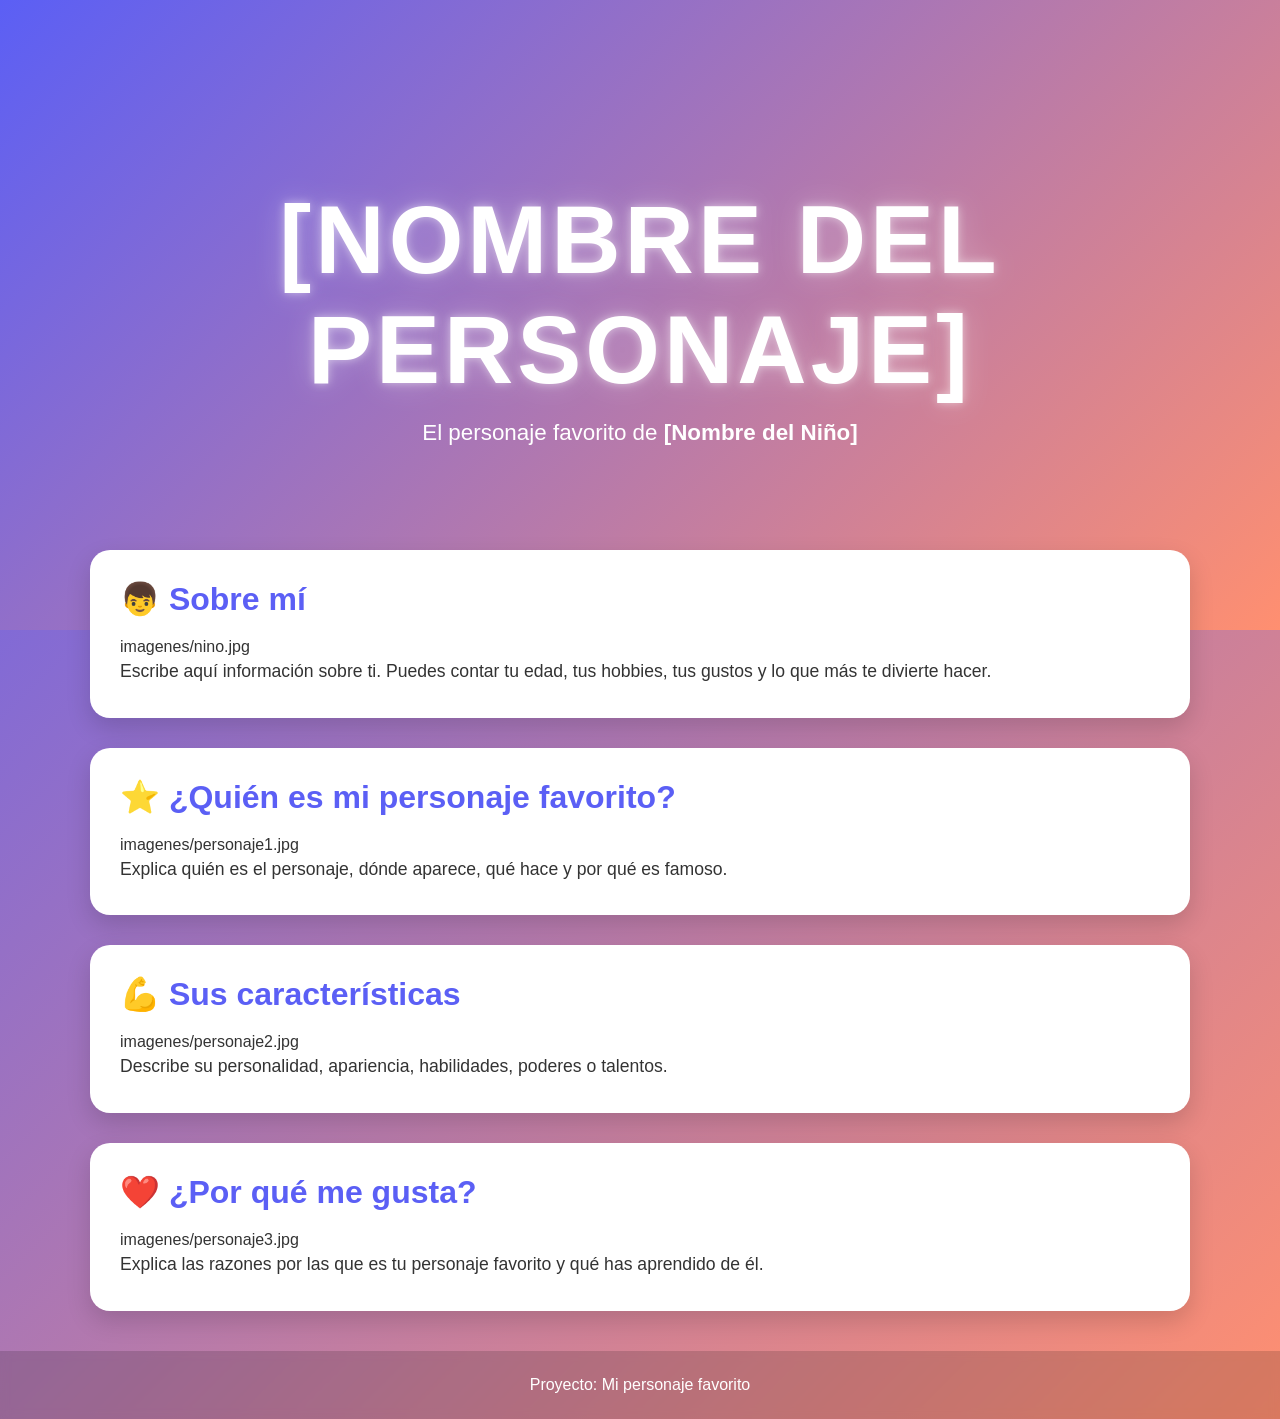
==== docs/personajeFavorito/index.html @ c45f7e07 "Automated update" ====
<!DOCTYPE html>
<html lang="es">

<head>
    <meta charset="UTF-8">
    <meta name="viewport" content="width=device-width, initial-scale=1.0">
    <title>[Nombre del Personaje]</title>
    <link rel="stylesheet" href="style.css">
</head>

<body>

    <header class="hero">
        <div class="hero-content">
            <h1>[NOMBRE DEL PERSONAJE]</h1>
            <p>El personaje favorito de <strong>[Nombre del Niño]</strong></p>
        </div>
    </header>

    <main>

        <section class="card">
            <h2>👦 Sobre mí</h2>
            imagenes/nino.jpg

            <p>
                Escribe aquí información sobre ti.
                Puedes contar tu edad, tus hobbies,
                tus gustos y lo que más te divierte hacer.
            </p>
        </section>

        <section class="card">
            <h2>⭐ ¿Quién es mi personaje favorito?</h2>
            imagenes/personaje1.jpg

            <p>
                Explica quién es el personaje, dónde aparece,
                qué hace y por qué es famoso.
            </p>
        </section>

        <section class="card">
            <h2>💪 Sus características</h2>
            imagenes/personaje2.jpg

            <p>
                Describe su personalidad, apariencia,
                habilidades, poderes o talentos.
            </p>
        </section>

        <section class="card">
            <h2>❤️ ¿Por qué me gusta?</h2>
            imagenes/personaje3.jpg

            <p>
                Explica las razones por las que es tu personaje favorito
                y qué has aprendido de él.
            </p>
        </section>

    </main>

    <footer>
        <p>Proyecto: Mi personaje favorito</p>
    </footer>

</body>

</html>
---- docs/personajeFavorito/style.css ----
/*======================================
  PALETA DE COLORES
======================================*/
:root {
    --color-primario: #5b5ff5;
    --color-secundario: #ff8f70;
}

/*======================================
  CONFIGURACIÓN GENERAL
======================================*/
* {
    margin: 0;
    padding: 0;
    box-sizing: border-box;
}

body {
    font-family: "Segoe UI", Arial, sans-serif;

    background: linear-gradient(
        135deg,
        var(--color-primario),
        var(--color-secundario)
    );

    min-height: 100vh;
    color: #333;
}

/*======================================
  HERO
======================================*/
.hero {
    height: 70vh;

    display: flex;
    justify-content: center;
    align-items: center;

    text-align: center;

    background: linear-gradient(
        135deg,
        var(--color-primario),
        var(--color-secundario)
    );

    color: white;
}

.hero-content {
    animation: aparecer 1.5s ease;
}

.hero h1 {
    font-size: clamp(3rem, 8vw, 6rem);
    letter-spacing: 4px;
    text-transform: uppercase;

    text-shadow:
        0 0 10px rgba(255,255,255,.5),
        0 0 30px rgba(255,255,255,.3);

    animation: flotar 3s ease-in-out infinite;
}

.hero p {
    font-size: 1.4rem;
    margin-top: 15px;
}

/*======================================
  CONTENEDOR
======================================*/
main {
    width: 90%;
    max-width: 1100px;

    margin: -80px auto 40px;
}

/*======================================
  TARJETAS
======================================*/
.card {
    background: white;

    margin-bottom: 30px;
    padding: 30px;

    border-radius: 20px;

    box-shadow: 0 10px 25px rgba(0,0,0,.15);

    transition: .3s;
}

.card:hover {
    transform: translateY(-8px);
}

.card h2 {
    color: var(--color-primario);
    margin-bottom: 20px;
    font-size: 2rem;
}

.card img {
    width: 100%;
    max-width: 450px;

    display: block;
    margin: 20px auto;

    border-radius: 15px;

    transition: .4s;
}

.card img:hover {
    transform: scale(1.05);
}

.card p {
    font-size: 1.1rem;
    line-height: 1.8;
}

/*======================================
  FOOTER
======================================*/
footer {
    text-align: center;

    padding: 25px;

    color: white;

    background: rgba(0,0,0,.15);

    backdrop-filter: blur(5px);
}

/*======================================
  ANIMACIONES
======================================*/
@keyframes aparecer {
    from {
        opacity: 0;
        transform: translateY(40px);
    }

    to {
        opacity: 1;
        transform: translateY(0);
    }
}

@keyframes flotar {
    0% {
        transform: translateY(0);
    }

    50% {
        transform: translateY(-10px);
    }

    100% {
        transform: translateY(0);
    }
}

/*======================================
  RESPONSIVE
======================================*/
@media (max-width: 768px) {

    .hero {
        height: 55vh;
    }

    .hero p {
        font-size: 1rem;
    }

    .card {
        padding: 20px;
    }

    .card h2 {
        font-size: 1.5rem;
    }
}
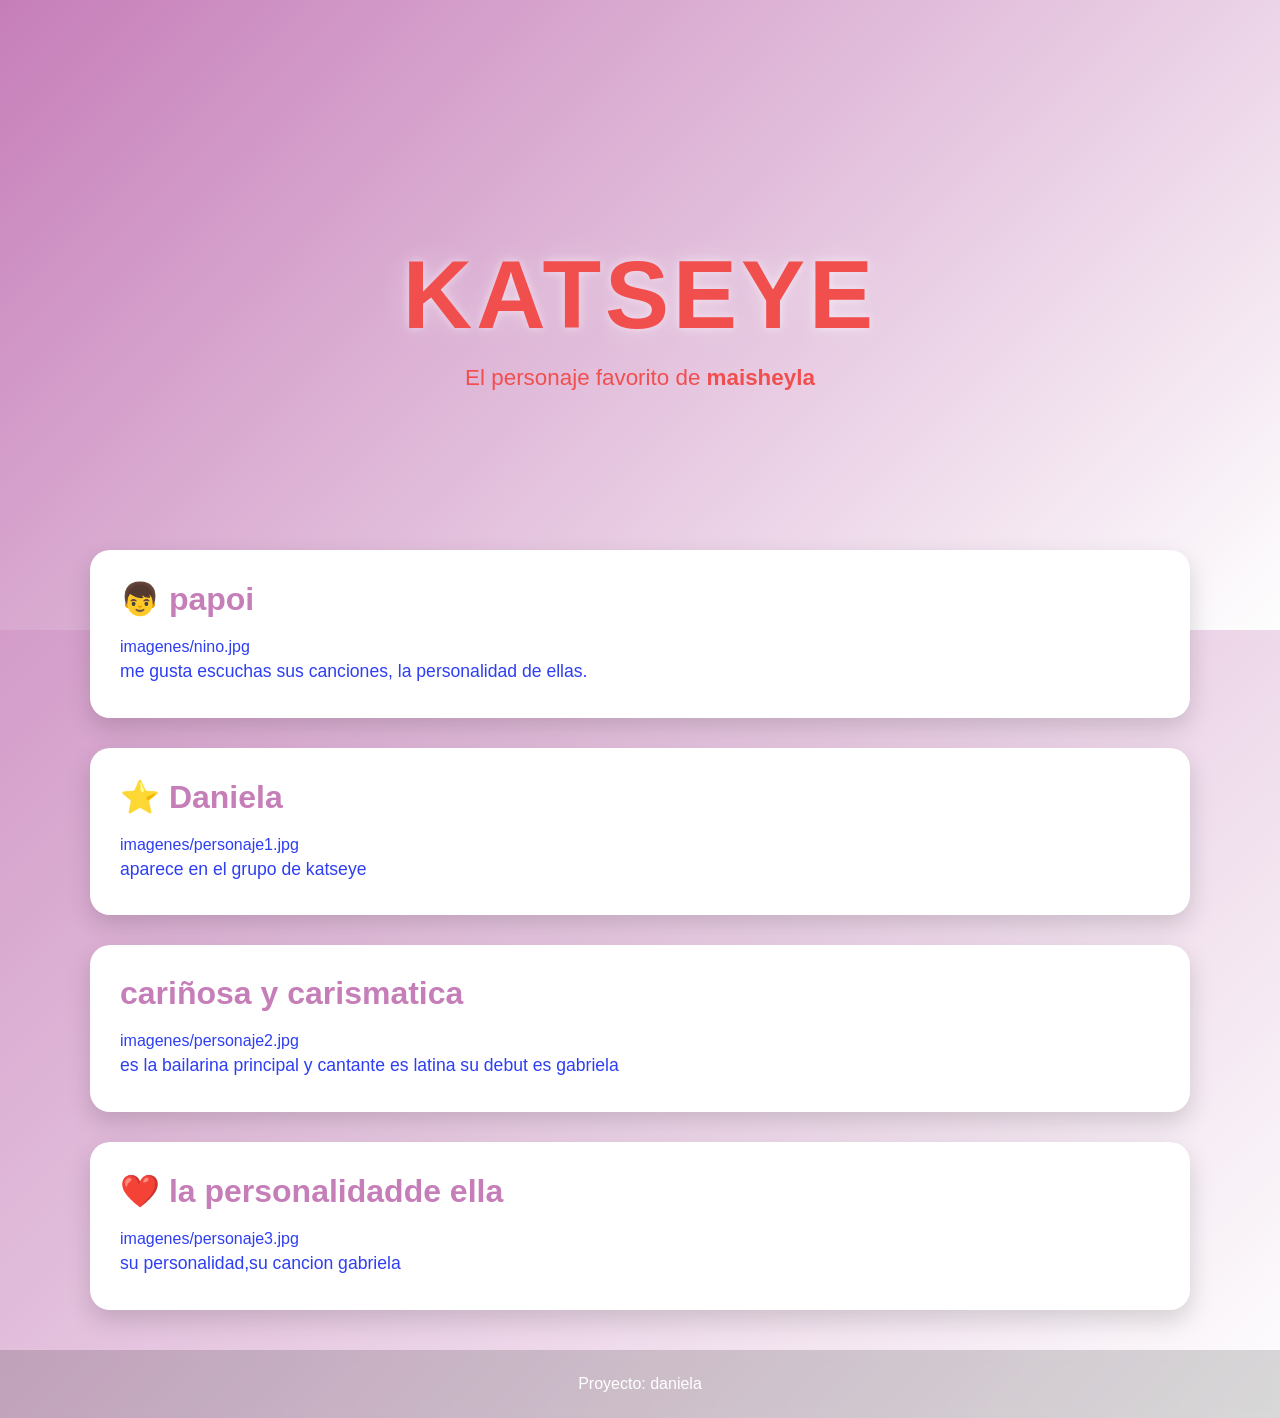
==== commit 7380aec7: "katseye" ====
--- a/docs/personajeFavorito/index.html
+++ b/docs/personajeFavorito/index.html
@@ -4,7 +4,7 @@
 <head>
     <meta charset="UTF-8">
     <meta name="viewport" content="width=device-width, initial-scale=1.0">
-    <title>[Nombre del Personaje]</title>
+    <title>katseye</title>
     <link rel="stylesheet" href="style.css">
 </head>
 
@@ -12,58 +12,60 @@
 
     <header class="hero">
         <div class="hero-content">
-            <h1>[NOMBRE DEL PERSONAJE]</h1>
-            <p>El personaje favorito de <strong>[Nombre del Niño]</strong></p>
+            <h1>katseye</h1>
+            <p>El personaje favorito de <strong>maisheyla</strong></p>
         </div>
     </header>
 
     <main>
 
         <section class="card">
-            <h2>👦 Sobre mí</h2>
+            <h2>👦 papoi</h2>
             imagenes/nino.jpg
 
             <p>
-                Escribe aquí información sobre ti.
-                Puedes contar tu edad, tus hobbies,
-                tus gustos y lo que más te divierte hacer.
+                me gusta escuchas sus canciones,
+                la personalidad de ellas.
+            
+
+                
             </p>
         </section>
 
         <section class="card">
-            <h2>⭐ ¿Quién es mi personaje favorito?</h2>
+            <h2>⭐ Daniela</h2>
             imagenes/personaje1.jpg
 
             <p>
-                Explica quién es el personaje, dónde aparece,
-                qué hace y por qué es famoso.
+                aparece en el grupo de katseye
+                
             </p>
         </section>
 
         <section class="card">
-            <h2>💪 Sus características</h2>
+            <h2>cariñosa y carismatica</h2>
             imagenes/personaje2.jpg
 
             <p>
-                Describe su personalidad, apariencia,
-                habilidades, poderes o talentos.
+                es la bailarina principal y cantante
+                es latina su debut es gabriela
             </p>
         </section>
 
         <section class="card">
-            <h2>❤️ ¿Por qué me gusta?</h2>
+            <h2>❤️ la personalidadde ella</h2>
             imagenes/personaje3.jpg
 
             <p>
-                Explica las razones por las que es tu personaje favorito
-                y qué has aprendido de él.
+                su personalidad,su cancion gabriela
+                
             </p>
         </section>
 
     </main>
 
     <footer>
-        <p>Proyecto: Mi personaje favorito</p>
+        <p>Proyecto: daniela</p>
     </footer>
 
 </body>
--- a/docs/personajeFavorito/style.css
+++ b/docs/personajeFavorito/style.css
@@ -2,8 +2,8 @@
   PALETA DE COLORES
 ======================================*/
 :root {
-    --color-primario: #5b5ff5;
-    --color-secundario: #ff8f70;
+    --color-primario: #c67eb9;
+    --color-secundario: #fefefe;
 }
 
 /*======================================
@@ -25,7 +25,7 @@
     );
 
     min-height: 100vh;
-    color: #333;
+    color: #2d3ef3;
 }
 
 /*======================================
@@ -46,7 +46,7 @@
         var(--color-secundario)
     );
 
-    color: white;
+    color: rgb(241, 78, 78);
 }
 
 .hero-content {
